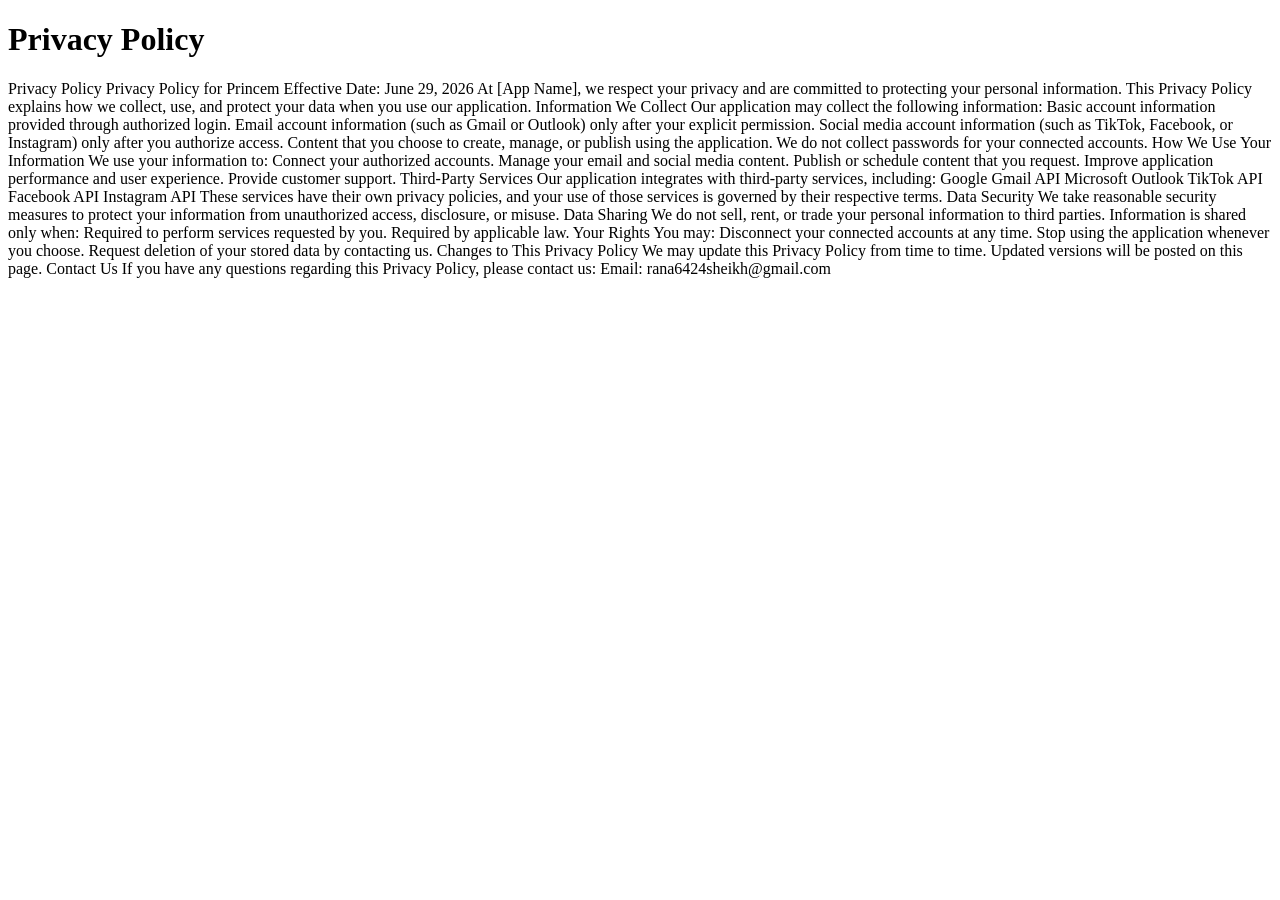
==== privacy.html @ 5048919f "Create privacy.html" ====
<!DOCTYPE html>
<html>
<head>
<title>Privacy Policy</title>
</head>

<body>

<h1>Privacy Policy</h1>

<p>
Privacy Policy

Privacy Policy for Princem

Effective Date: June 29, 2026

At [App Name], we respect your privacy and are committed to protecting your personal information. This Privacy Policy explains how we collect, use, and protect your data when you use our application.

Information We Collect

Our application may collect the following information:

Basic account information provided through authorized login.
Email account information (such as Gmail or Outlook) only after your explicit permission.
Social media account information (such as TikTok, Facebook, or Instagram) only after you authorize access.
Content that you choose to create, manage, or publish using the application.

We do not collect passwords for your connected accounts.

How We Use Your Information

We use your information to:

Connect your authorized accounts.
Manage your email and social media content.
Publish or schedule content that you request.
Improve application performance and user experience.
Provide customer support.
Third-Party Services

Our application integrates with third-party services, including:

Google Gmail API
Microsoft Outlook
TikTok API
Facebook API
Instagram API

These services have their own privacy policies, and your use of those services is governed by their respective terms.

Data Security

We take reasonable security measures to protect your information from unauthorized access, disclosure, or misuse.

Data Sharing

We do not sell, rent, or trade your personal information to third parties.

Information is shared only when:

Required to perform services requested by you.
Required by applicable law.
Your Rights

You may:

Disconnect your connected accounts at any time.
Stop using the application whenever you choose.
Request deletion of your stored data by contacting us.
Changes to This Privacy Policy

We may update this Privacy Policy from time to time. Updated versions will be posted on this page.

Contact Us

If you have any questions regarding this Privacy Policy, please contact us:

Email: rana6424sheikh@gmail.com
</p>

</body>
</html>
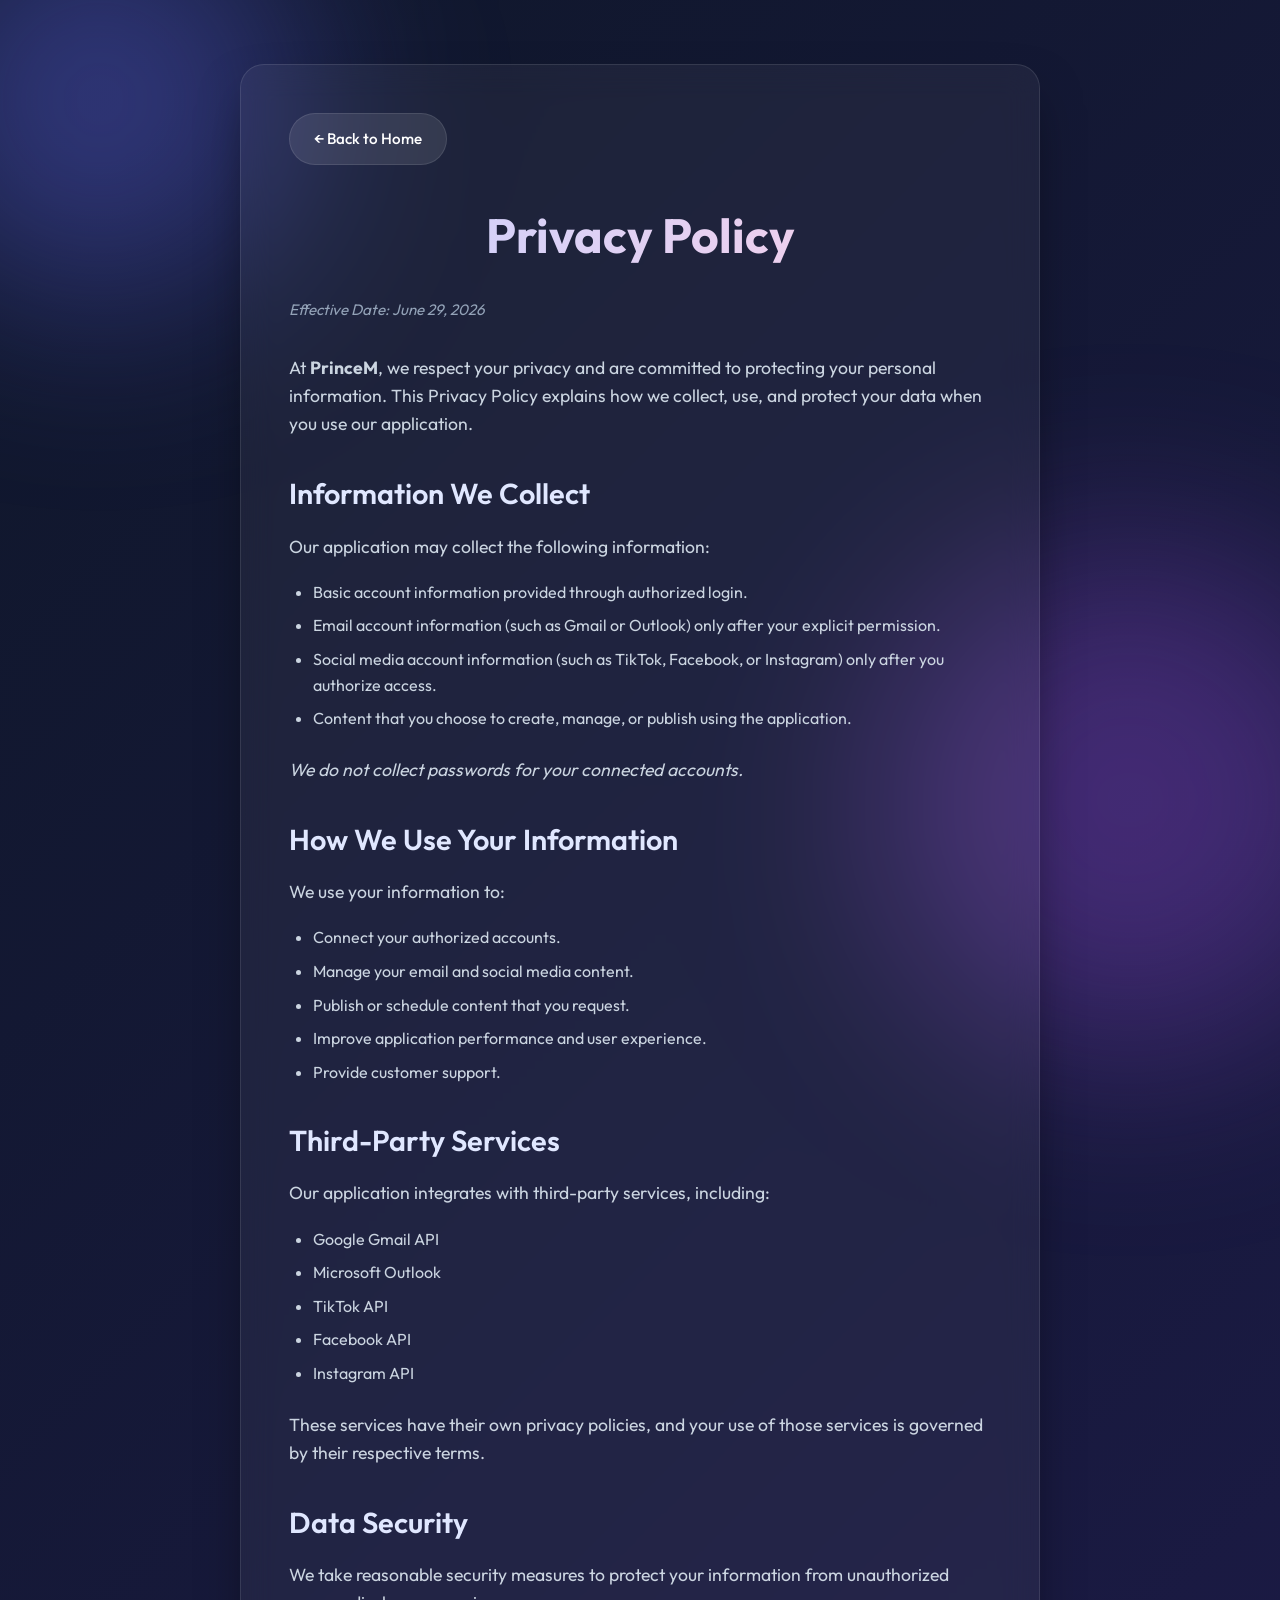
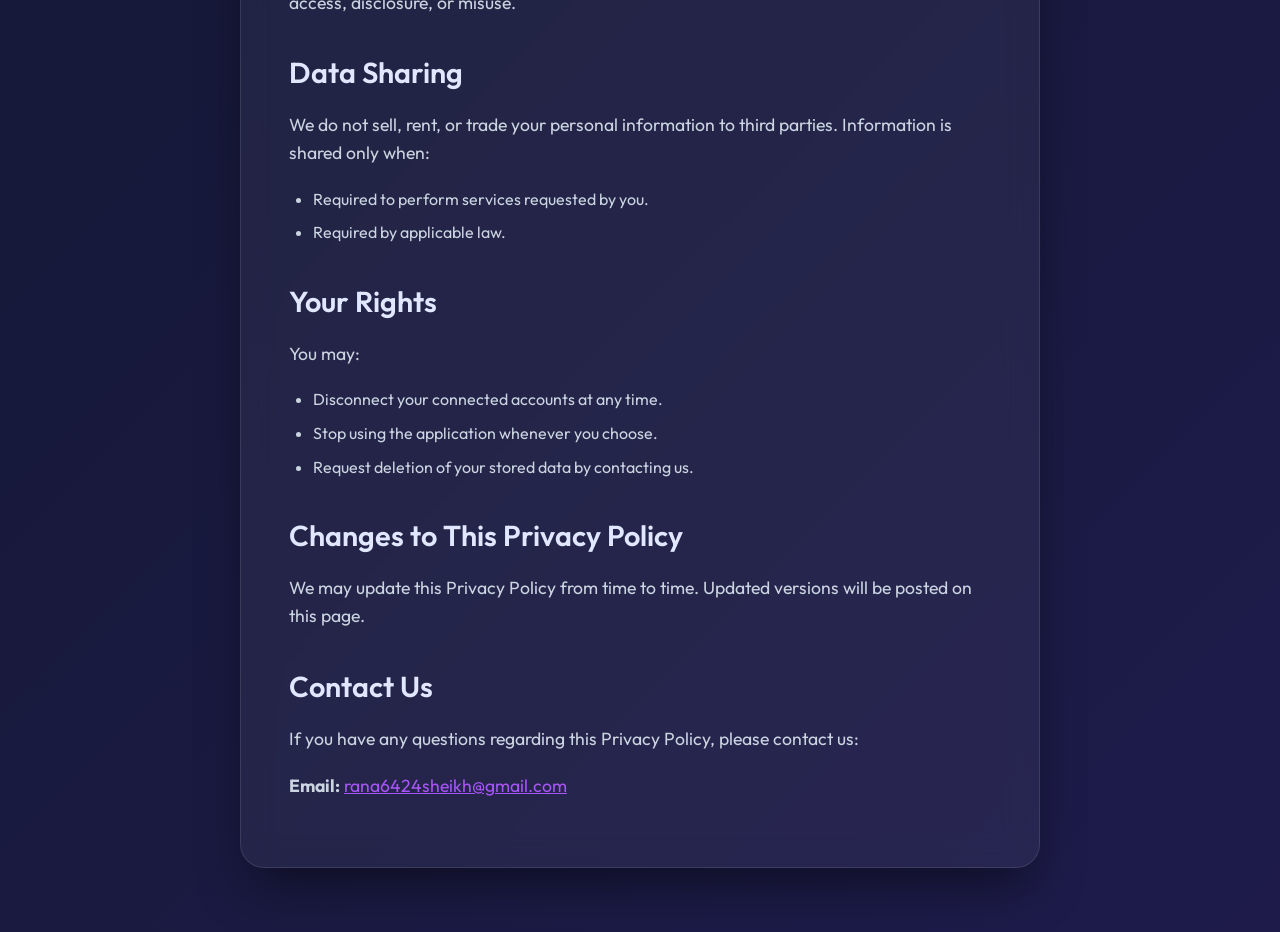
==== commit d2e34cea: "done" ====
--- a/privacy.html
+++ b/privacy.html
@@ -1,83 +1,79 @@
 <!DOCTYPE html>
-<html>
+<html lang="en">
 <head>
-<title>Privacy Policy</title>
+    <meta charset="UTF-8">
+    <meta name="viewport" content="width=device-width, initial-scale=1.0">
+    <title>Privacy Policy - PrinceM</title>
+    <link rel="stylesheet" href="style.css">
 </head>
+<body>
+    <div class="bg-shape bg-shape-1"></div>
+    <div class="bg-shape bg-shape-2"></div>
 
-<body>
+    <div class="container">
+        <a href="index.html" class="btn-back">← Back to Home</a>
+        
+        <h1>Privacy Policy</h1>
+        
+        <p class="date-text">Effective Date: June 29, 2026</p>
 
-<h1>Privacy Policy</h1>
+        <p>At <strong>PrinceM</strong>, we respect your privacy and are committed to protecting your personal information. This Privacy Policy explains how we collect, use, and protect your data when you use our application.</p>
 
-<p>
-Privacy Policy
+        <h2>Information We Collect</h2>
+        <p>Our application may collect the following information:</p>
+        <ul>
+            <li>Basic account information provided through authorized login.</li>
+            <li>Email account information (such as Gmail or Outlook) only after your explicit permission.</li>
+            <li>Social media account information (such as TikTok, Facebook, or Instagram) only after you authorize access.</li>
+            <li>Content that you choose to create, manage, or publish using the application.</li>
+        </ul>
+        <p><em>We do not collect passwords for your connected accounts.</em></p>
 
-Privacy Policy for Princem
+        <h2>How We Use Your Information</h2>
+        <p>We use your information to:</p>
+        <ul>
+            <li>Connect your authorized accounts.</li>
+            <li>Manage your email and social media content.</li>
+            <li>Publish or schedule content that you request.</li>
+            <li>Improve application performance and user experience.</li>
+            <li>Provide customer support.</li>
+        </ul>
 
-Effective Date: June 29, 2026
+        <h2>Third-Party Services</h2>
+        <p>Our application integrates with third-party services, including:</p>
+        <ul>
+            <li>Google Gmail API</li>
+            <li>Microsoft Outlook</li>
+            <li>TikTok API</li>
+            <li>Facebook API</li>
+            <li>Instagram API</li>
+        </ul>
+        <p>These services have their own privacy policies, and your use of those services is governed by their respective terms.</p>
 
-At [App Name], we respect your privacy and are committed to protecting your personal information. This Privacy Policy explains how we collect, use, and protect your data when you use our application.
+        <h2>Data Security</h2>
+        <p>We take reasonable security measures to protect your information from unauthorized access, disclosure, or misuse.</p>
 
-Information We Collect
+        <h2>Data Sharing</h2>
+        <p>We do not sell, rent, or trade your personal information to third parties. Information is shared only when:</p>
+        <ul>
+            <li>Required to perform services requested by you.</li>
+            <li>Required by applicable law.</li>
+        </ul>
 
-Our application may collect the following information:
+        <h2>Your Rights</h2>
+        <p>You may:</p>
+        <ul>
+            <li>Disconnect your connected accounts at any time.</li>
+            <li>Stop using the application whenever you choose.</li>
+            <li>Request deletion of your stored data by contacting us.</li>
+        </ul>
 
-Basic account information provided through authorized login.
-Email account information (such as Gmail or Outlook) only after your explicit permission.
-Social media account information (such as TikTok, Facebook, or Instagram) only after you authorize access.
-Content that you choose to create, manage, or publish using the application.
+        <h2>Changes to This Privacy Policy</h2>
+        <p>We may update this Privacy Policy from time to time. Updated versions will be posted on this page.</p>
 
-We do not collect passwords for your connected accounts.
-
-How We Use Your Information
-
-We use your information to:
-
-Connect your authorized accounts.
-Manage your email and social media content.
-Publish or schedule content that you request.
-Improve application performance and user experience.
-Provide customer support.
-Third-Party Services
-
-Our application integrates with third-party services, including:
-
-Google Gmail API
-Microsoft Outlook
-TikTok API
-Facebook API
-Instagram API
-
-These services have their own privacy policies, and your use of those services is governed by their respective terms.
-
-Data Security
-
-We take reasonable security measures to protect your information from unauthorized access, disclosure, or misuse.
-
-Data Sharing
-
-We do not sell, rent, or trade your personal information to third parties.
-
-Information is shared only when:
-
-Required to perform services requested by you.
-Required by applicable law.
-Your Rights
-
-You may:
-
-Disconnect your connected accounts at any time.
-Stop using the application whenever you choose.
-Request deletion of your stored data by contacting us.
-Changes to This Privacy Policy
-
-We may update this Privacy Policy from time to time. Updated versions will be posted on this page.
-
-Contact Us
-
-If you have any questions regarding this Privacy Policy, please contact us:
-
-Email: rana6424sheikh@gmail.com
-</p>
-
+        <h2>Contact Us</h2>
+        <p>If you have any questions regarding this Privacy Policy, please contact us:</p>
+        <p><strong>Email:</strong> <a href="mailto:rana6424sheikh@gmail.com" style="color: #a855f7;">rana6424sheikh@gmail.com</a></p>
+    </div>
 </body>
 </html>
--- a/style.css
+++ b/style.css
@@ -0,0 +1,203 @@
+@import url('https://fonts.googleapis.com/css2?family=Outfit:wght@300;400;600;700&display=swap');
+
+:root {
+    --primary-color: #6366f1;
+    --secondary-color: #a855f7;
+    --bg-color: #0f172a;
+    --text-color: #f8fafc;
+    --glass-bg: rgba(255, 255, 255, 0.05);
+    --glass-border: rgba(255, 255, 255, 0.1);
+}
+
+* {
+    margin: 0;
+    padding: 0;
+    box-sizing: border-box;
+}
+
+body {
+    font-family: 'Outfit', sans-serif;
+    background: linear-gradient(135deg, #0f172a 0%, #1e1b4b 100%);
+    color: var(--text-color);
+    min-height: 100vh;
+    line-height: 1.6;
+    display: flex;
+    flex-direction: column;
+    align-items: center;
+    padding: 2rem 1rem;
+    overflow-x: hidden;
+}
+
+/* Background Animation Elements */
+.bg-shape {
+    position: fixed;
+    border-radius: 50%;
+    filter: blur(100px);
+    z-index: -1;
+    animation: float 10s infinite ease-in-out alternate;
+}
+
+.bg-shape-1 {
+    width: 400px;
+    height: 400px;
+    background: rgba(99, 102, 241, 0.4);
+    top: -100px;
+    left: -100px;
+}
+
+.bg-shape-2 {
+    width: 500px;
+    height: 500px;
+    background: rgba(168, 85, 247, 0.3);
+    bottom: -150px;
+    right: -100px;
+    animation-delay: -5s;
+}
+
+@keyframes float {
+    0% { transform: translate(0, 0) scale(1); }
+    100% { transform: translate(30px, 50px) scale(1.1); }
+}
+
+/* Glassmorphism Container */
+.container {
+    max-width: 800px;
+    width: 100%;
+    background: var(--glass-bg);
+    backdrop-filter: blur(16px);
+    -webkit-backdrop-filter: blur(16px);
+    border: 1px solid var(--glass-border);
+    border-radius: 24px;
+    padding: 3rem;
+    box-shadow: 0 25px 50px -12px rgba(0, 0, 0, 0.5);
+    margin-top: 2rem;
+    margin-bottom: 2rem;
+}
+
+/* Typography */
+h1 {
+    font-size: 3rem;
+    font-weight: 700;
+    margin-bottom: 1.5rem;
+    background: linear-gradient(to right, #c7d2fe, #fbcfe8);
+    -webkit-background-clip: text;
+    -webkit-text-fill-color: transparent;
+    text-align: center;
+}
+
+h2 {
+    font-size: 1.8rem;
+    font-weight: 600;
+    margin-top: 2rem;
+    margin-bottom: 1rem;
+    color: #e0e7ff;
+}
+
+h3 {
+    font-size: 1.3rem;
+    font-weight: 600;
+    margin-top: 1.5rem;
+    margin-bottom: 0.5rem;
+    color: #c7d2fe;
+}
+
+p {
+    margin-bottom: 1.2rem;
+    color: #cbd5e1;
+    font-size: 1.1rem;
+}
+
+ul {
+    margin-bottom: 1.5rem;
+    padding-left: 1.5rem;
+    color: #cbd5e1;
+}
+
+li {
+    margin-bottom: 0.5rem;
+}
+
+/* Specific styling for the index page */
+.link-grid {
+    display: grid;
+    grid-template-columns: repeat(auto-fit, minmax(250px, 1fr));
+    gap: 1.5rem;
+    margin-top: 3rem;
+}
+
+.card-link {
+    display: block;
+    background: rgba(255, 255, 255, 0.03);
+    border: 1px solid var(--glass-border);
+    border-radius: 16px;
+    padding: 2rem;
+    text-align: center;
+    text-decoration: none;
+    color: var(--text-color);
+    transition: all 0.3s ease;
+    position: relative;
+    overflow: hidden;
+}
+
+.card-link::before {
+    content: '';
+    position: absolute;
+    top: 0;
+    left: -100%;
+    width: 100%;
+    height: 100%;
+    background: linear-gradient(90deg, transparent, rgba(255,255,255,0.1), transparent);
+    transition: all 0.5s ease;
+}
+
+.card-link:hover {
+    transform: translateY(-5px);
+    background: rgba(255, 255, 255, 0.08);
+    border-color: rgba(255, 255, 255, 0.2);
+    box-shadow: 0 10px 25px rgba(0, 0, 0, 0.3);
+}
+
+.card-link:hover::before {
+    left: 100%;
+}
+
+.card-link h2 {
+    margin: 0;
+    font-size: 1.5rem;
+    color: #fff;
+}
+
+.btn-back {
+    display: inline-block;
+    padding: 0.8rem 1.5rem;
+    background: rgba(255, 255, 255, 0.1);
+    color: white;
+    text-decoration: none;
+    border-radius: 50px;
+    border: 1px solid var(--glass-border);
+    transition: all 0.3s ease;
+    margin-bottom: 2rem;
+    font-size: 0.95rem;
+    font-weight: 500;
+}
+
+.btn-back:hover {
+    background: rgba(255, 255, 255, 0.2);
+    transform: translateX(-5px);
+}
+
+.date-text {
+    color: #94a3b8;
+    font-size: 0.95rem;
+    margin-bottom: 2rem;
+    font-style: italic;
+}
+
+@media (max-width: 640px) {
+    .container {
+        padding: 2rem 1.5rem;
+    }
+    h1 {
+        font-size: 2.5rem;
+    }
+}
